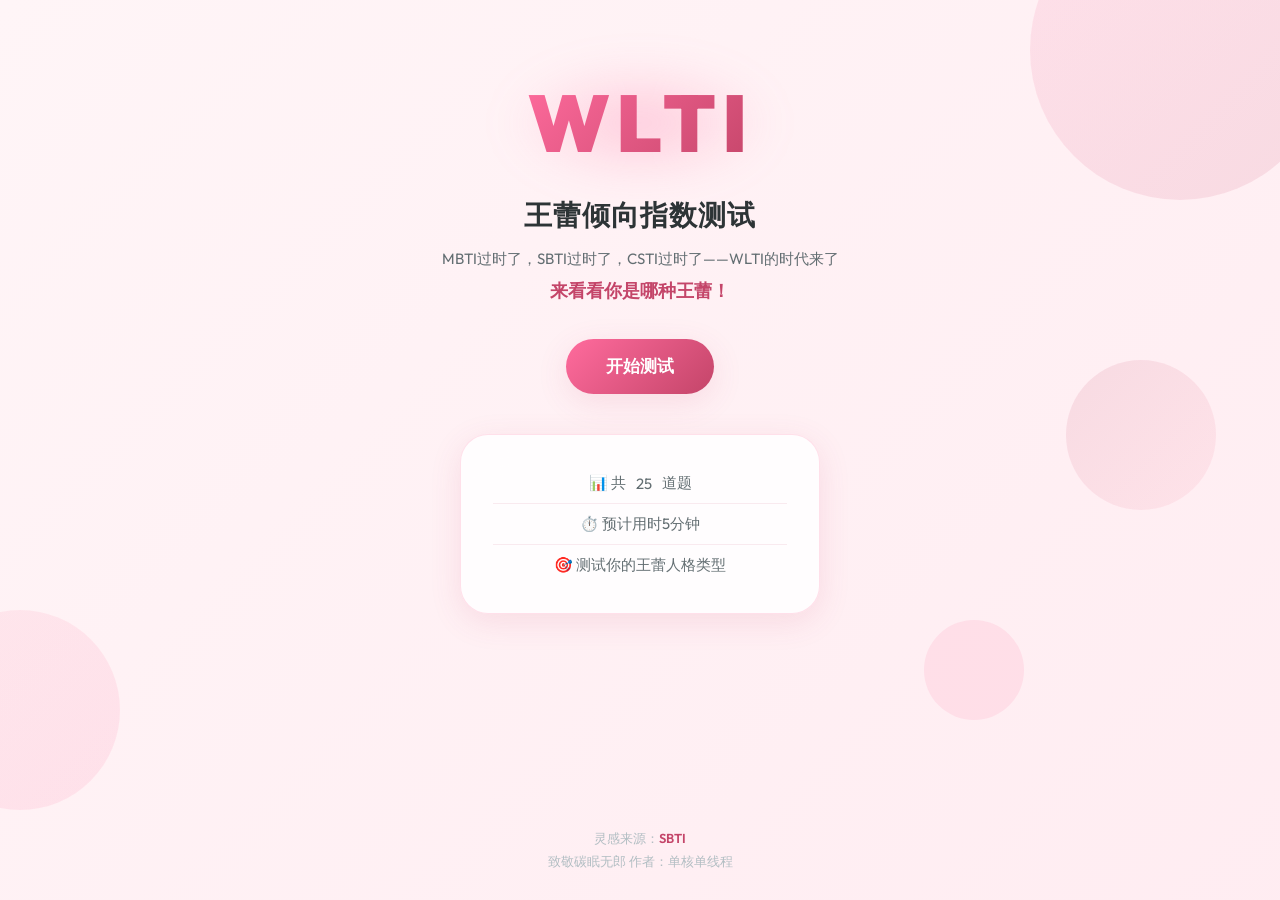
==== index.html @ c203daa1 "Initial public release of WLTI" ====
<!DOCTYPE html>
<html lang="zh-CN">
<head>
    <meta charset="UTF-8">
    <meta name="viewport" content="width=device-width, initial-scale=1.0">
    <title>WLTI - 王蕾倾向指数测试</title>
    <link rel="preconnect" href="https://fonts.googleapis.com">
    <link rel="preconnect" href="https://fonts.gstatic.com" crossorigin>
    <link href="https://fonts.googleapis.com/css2?family=Outfit:wght@400;500;600;700;800;900&display=swap" rel="stylesheet">
    <link rel="stylesheet" href="style.css">
</head>
<body>
    <div class="floating-shapes">
        <div class="shape shape-1"></div>
        <div class="shape shape-2"></div>
        <div class="shape shape-3"></div>
        <div class="shape shape-4"></div>
    </div>

    <div class="container">
        <!-- 开始页面 -->
        <div id="start-page" class="page active">
            <div class="logo-wrapper">
                <div class="logo-glow"></div>
                <div class="logo">WLTI</div>
            </div>
            <h1 class="main-title">王蕾倾向指数测试</h1>
            <p class="subtitle">MBTI过时了，SBTI过时了，CSTI过时了——WLTI的时代来了</p>
            <p class="description">来看看你是哪种王蕾！</p>
            <button class="btn-primary" onclick="startTest()">开始测试</button>
            <div class="info">
                <p>📊 共<span id="question-count">25</span>道题</p>
                <p>⏱️ 预计用时5分钟</p>
                <p>🎯 测试你的王蕾人格类型</p>
            </div>
        </div>

        <!-- 测试页面 -->
        <div id="test-page" class="page">
            <div class="progress-bar" role="progressbar" aria-label="答题进度" aria-valuemin="1" aria-valuemax="25" aria-valuenow="1">
                <div class="progress-fill" id="progress-fill"></div>
            </div>
            <div class="question-counter">
                <span id="current-question">1</span> / <span id="total-questions">25</span>
            </div>
            <div class="question-container">
                <h2 class="question-title" id="question-title"></h2>
                <div class="options" id="options" role="radiogroup" aria-labelledby="question-title"></div>
            </div>
            <div class="navigation">
                <button class="btn-secondary" id="prev-btn" onclick="prevQuestion()" disabled>上一题</button>
                <button class="btn-primary" id="next-btn" onclick="nextQuestion()" disabled>下一题</button>
            </div>
        </div>

        <!-- 结果页面 -->
        <div id="result-page" class="page">
            <div class="result-container">
                <div class="result-media">
                    <img id="result-image" class="result-image" alt="">
                </div>
                <h1 class="result-type" id="result-type"></h1>
                <p class="result-code" id="result-code"></p>
                <div class="result-dimensions" id="result-dimensions"></div>
                <div class="result-description" id="result-description"></div>
                <div class="result-traits" id="result-traits"></div>
                <div class="share-section">
                    <button class="btn-primary" onclick="shareResult()">分享结果</button>
                    <button class="btn-secondary" onclick="restartTest()">重新测试</button>
                </div>
            </div>
        </div>
    </div>

    <footer>
        <p>灵感来源：<a href="https://pingfanfan.github.io/SBTI/" target="_blank" rel="noreferrer">SBTI</a></p>
        <p>致敬碳眠无郎  作者：单核单线程</p>
    </footer>

    <script src="questions.js"></script>
    <script src="results.js"></script>
    <script src="app.js"></script>
</body>
</html>
---- style.css ----
*, *::before, *::after {
    margin: 0;
    padding: 0;
    box-sizing: border-box;
}

:root {
    --primary: #ff6b9d;
    --primary-dark: #e85a8a;
    --secondary: #c44569;
    --accent: #ff8fab;
    --bg-start: #fff5f7;
    --bg-end: #ffe4ec;
    --card-bg: rgba(255, 255, 255, 0.85);
    --card-border: rgba(255, 107, 157, 0.2);
    --text-primary: #2d3436;
    --text-secondary: #636e72;
    --text-muted: #b2bec3;
    --shadow-sm: 0 2px 8px rgba(196, 69, 105, 0.08);
    --shadow-md: 0 8px 32px rgba(196, 69, 105, 0.12);
    --shadow-lg: 0 16px 48px rgba(196, 69, 105, 0.18);
    --radius-sm: 12px;
    --radius-md: 20px;
    --radius-lg: 28px;
    --radius-full: 9999px;
}

@media (prefers-reduced-motion: reduce) {
    *, *::before, *::after {
        animation-duration: 0.01ms !important;
        animation-iteration-count: 1 !important;
        transition-duration: 0.01ms !important;
    }
}

body {
    font-family: 'Outfit', -apple-system, BlinkMacSystemFont, "Segoe UI", "PingFang SC", sans-serif;
    background: linear-gradient(135deg, var(--bg-start) 0%, var(--bg-end) 50%, var(--bg-start) 100%);
    background-size: 400% 400%;
    animation: gradientShift 15s ease infinite;
    min-height: 100vh;
    display: flex;
    flex-direction: column;
    color: var(--text-primary);
    overflow-x: hidden;
}

.preview-page {
    min-height: 100vh;
}

@keyframes gradientShift {
    0%, 100% { background-position: 0% 50%; }
    50% { background-position: 100% 50%; }
}

/* Floating decorations */
.floating-shapes {
    position: fixed;
    top: 0;
    left: 0;
    width: 100%;
    height: 100%;
    pointer-events: none;
    z-index: 0;
    overflow: hidden;
}

.shape {
    position: absolute;
    border-radius: 50%;
    opacity: 0.12;
    animation: float 20s ease-in-out infinite;
}

.shape-1 {
    width: 300px;
    height: 300px;
    background: linear-gradient(135deg, var(--primary), var(--secondary));
    top: -100px;
    right: -50px;
    animation-delay: 0s;
}

.shape-2 {
    width: 200px;
    height: 200px;
    background: linear-gradient(135deg, var(--accent), var(--primary));
    bottom: 10%;
    left: -80px;
    animation-delay: -5s;
}

.shape-3 {
    width: 150px;
    height: 150px;
    background: linear-gradient(135deg, var(--secondary), var(--accent));
    top: 40%;
    right: 5%;
    animation-delay: -10s;
}

.shape-4 {
    width: 100px;
    height: 100px;
    background: var(--primary);
    bottom: 20%;
    right: 20%;
    animation-delay: -7s;
}

@keyframes float {
    0%, 100% { transform: translateY(0) rotate(0deg); }
    33% { transform: translateY(-20px) rotate(5deg); }
    66% { transform: translateY(10px) rotate(-3deg); }
}

.container {
    position: relative;
    z-index: 1;
    flex: 1;
    max-width: 720px;
    margin: 0 auto;
    padding: 24px 20px;
    width: 100%;
}

/* Page transitions */
.page {
    display: none;
    opacity: 0;
    transform: translateY(24px);
}

.page.active {
    display: block;
    animation: pageEnter 0.5s cubic-bezier(0.16, 1, 0.3, 1) forwards;
}

.page.exit {
    animation: pageExit 0.3s ease-in forwards;
}

@keyframes pageEnter {
    from {
        opacity: 0;
        transform: translateY(24px);
    }
    to {
        opacity: 1;
        transform: translateY(0);
    }
}

@keyframes pageExit {
    from {
        opacity: 1;
        transform: translateY(0);
    }
    to {
        opacity: 0;
        transform: translateY(-16px);
    }
}

/* ===== START PAGE ===== */
#start-page {
    text-align: center;
    padding: 48px 0;
}

.logo-wrapper {
    position: relative;
    display: inline-block;
    margin-bottom: 24px;
}

.logo {
    font-size: 80px;
    font-weight: 900;
    background: linear-gradient(135deg, var(--primary) 0%, var(--secondary) 50%, var(--accent) 100%);
    background-size: 200% 200%;
    -webkit-background-clip: text;
    -webkit-text-fill-color: transparent;
    background-clip: text;
    letter-spacing: 6px;
    animation: logoShimmer 3s ease-in-out infinite;
    position: relative;
}

@keyframes logoShimmer {
    0%, 100% { background-position: 0% 50%; }
    50% { background-position: 100% 50%; }
}

.logo-glow {
    position: absolute;
    top: 50%;
    left: 50%;
    transform: translate(-50%, -50%);
    width: 120%;
    height: 120%;
    background: radial-gradient(ellipse, rgba(255, 107, 157, 0.3) 0%, transparent 70%);
    filter: blur(20px);
    z-index: -1;
}

.main-title {
    font-size: 28px;
    font-weight: 700;
    color: var(--text-primary);
    margin-bottom: 12px;
    letter-spacing: 1px;
}

.subtitle {
    font-size: 15px;
    color: var(--text-secondary);
    margin-bottom: 8px;
    line-height: 1.6;
    max-width: 480px;
    margin-left: auto;
    margin-right: auto;
}

.description {
    font-size: 18px;
    font-weight: 600;
    color: var(--secondary);
    margin-bottom: 36px;
}

/* Buttons */
.btn-primary, .btn-secondary {
    display: inline-flex;
    align-items: center;
    justify-content: center;
    padding: 16px 40px;
    font-size: 17px;
    font-weight: 600;
    font-family: inherit;
    border: none;
    border-radius: var(--radius-full);
    cursor: pointer;
    transition: all 0.3s cubic-bezier(0.16, 1, 0.3, 1);
    position: relative;
    overflow: hidden;
}

.btn-primary::before, .btn-secondary::before {
    content: '';
    position: absolute;
    top: 0;
    left: 0;
    right: 0;
    bottom: 0;
    background: linear-gradient(135deg, transparent, rgba(255, 255, 255, 0.2), transparent);
    transform: translateX(-100%);
    transition: transform 0.5s;
}

.btn-primary:hover::before, .btn-secondary:hover::before {
    transform: translateX(100%);
}

.btn-primary {
    background: linear-gradient(135deg, var(--primary), var(--secondary));
    color: white;
    box-shadow: var(--shadow-md), 0 0 0 0 rgba(255, 107, 157, 0.4);
}

.btn-primary:hover {
    transform: translateY(-3px);
    box-shadow: var(--shadow-lg), 0 0 20px rgba(255, 107, 157, 0.3);
}

.btn-primary:active {
    transform: translateY(-1px);
}

.btn-primary:disabled {
    opacity: 0.5;
    cursor: not-allowed;
    transform: none;
    box-shadow: var(--shadow-sm);
}

.btn-secondary {
    background: white;
    color: var(--secondary);
    border: 2px solid var(--primary);
    box-shadow: var(--shadow-sm);
}

.btn-secondary:hover {
    background: var(--primary);
    color: white;
    transform: translateY(-2px);
}

.btn-secondary:disabled {
    opacity: 0.4;
    cursor: not-allowed;
    transform: none;
}

.btn-primary:focus-visible, .btn-secondary:focus-visible {
    outline: 3px solid rgba(196, 69, 105, 0.28);
    outline-offset: 3px;
}

/* Info card */
.info {
    background: var(--card-bg);
    backdrop-filter: blur(20px);
    -webkit-backdrop-filter: blur(20px);
    border: 1px solid var(--card-border);
    border-radius: var(--radius-lg);
    padding: 28px 32px;
    margin: 40px auto;
    max-width: 360px;
    box-shadow: var(--shadow-md);
}

.info p {
    display: flex;
    align-items: center;
    justify-content: center;
    gap: 10px;
    padding: 10px 0;
    font-size: 15px;
    color: var(--text-secondary);
}

.info p:not(:last-child) {
    border-bottom: 1px solid rgba(196, 69, 105, 0.1);
}

/* ===== TEST PAGE ===== */
.progress-bar {
    width: 100%;
    height: 6px;
    background: rgba(255, 107, 157, 0.15);
    border-radius: var(--radius-full);
    overflow: hidden;
    margin-bottom: 20px;
}

.progress-fill {
    height: 100%;
    background: linear-gradient(90deg, var(--primary), var(--secondary));
    border-radius: var(--radius-full);
    transition: width 0.4s cubic-bezier(0.16, 1, 0.3, 1);
    position: relative;
}

.progress-fill::after {
    content: '';
    position: absolute;
    top: 0;
    left: 0;
    right: 0;
    bottom: 0;
    background: linear-gradient(90deg, transparent, rgba(255, 255, 255, 0.4), transparent);
    animation: progressShine 2s infinite;
}

@keyframes progressShine {
    0% { transform: translateX(-100%); }
    100% { transform: translateX(100%); }
}

.question-counter {
    text-align: center;
    font-size: 14px;
    color: var(--text-muted);
    font-weight: 500;
    margin-bottom: 24px;
}

.question-counter span {
    color: var(--secondary);
    font-weight: 700;
    font-size: 16px;
}

.question-container {
    background: var(--card-bg);
    backdrop-filter: blur(24px);
    -webkit-backdrop-filter: blur(24px);
    border: 1px solid var(--card-border);
    border-radius: var(--radius-lg);
    padding: 36px 32px;
    box-shadow: var(--shadow-lg);
    margin-bottom: 24px;
    min-height: 380px;
}

.question-title {
    font-size: 20px;
    font-weight: 600;
    color: var(--text-primary);
    line-height: 1.6;
    margin-bottom: 28px;
}

.options {
    display: flex;
    flex-direction: column;
    gap: 12px;
}

.option {
    display: flex;
    align-items: flex-start;
    gap: 14px;
    background: rgba(255, 255, 255, 0.6);
    border: 2px solid transparent;
    border-radius: var(--radius-md);
    padding: 18px 20px;
    cursor: pointer;
    transition: all 0.25s cubic-bezier(0.16, 1, 0.3, 1);
    font-size: 15px;
    text-align: left;
    color: var(--text-secondary);
    position: relative;
    overflow: hidden;
}

.option-input {
    position: absolute;
    inset: 0;
    opacity: 0;
    cursor: pointer;
}

.option-text {
    position: relative;
    display: block;
    width: 100%;
    line-height: 1.6;
}

.option::before {
    content: '';
    position: absolute;
    top: 0;
    left: 0;
    width: 4px;
    height: 100%;
    background: var(--primary);
    transform: scaleY(0);
    transition: transform 0.25s cubic-bezier(0.16, 1, 0.3, 1);
}

.option:hover {
    background: white;
    border-color: var(--primary);
    transform: translateX(6px);
    color: var(--text-primary);
}

.option:focus-within {
    background: white;
    border-color: var(--secondary);
    color: var(--text-primary);
    box-shadow: 0 0 0 4px rgba(255, 107, 157, 0.15);
    transform: translateX(6px);
}

.option:hover::before {
    transform: scaleY(1);
}

.option.selected {
    background: linear-gradient(135deg, rgba(255, 107, 157, 0.12), rgba(196, 69, 105, 0.08));
    border-color: var(--secondary);
    color: var(--text-primary);
    font-weight: 500;
    transform: translateX(6px);
}

.option.selected::before {
    transform: scaleY(1);
    background: var(--secondary);
}

/* Selection animation */
@keyframes selectPulse {
    0% { box-shadow: 0 0 0 0 rgba(196, 69, 105, 0.4); }
    70% { box-shadow: 0 0 0 10px rgba(196, 69, 105, 0); }
    100% { box-shadow: 0 0 0 0 rgba(196, 69, 105, 0); }
}

.option.selected {
    animation: selectPulse 0.4s ease-out;
}

.navigation {
    display: flex;
    gap: 16px;
}

.navigation button {
    flex: 1;
    padding: 14px 24px;
}

/* ===== RESULT PAGE ===== */
.result-container {
    background: var(--card-bg);
    backdrop-filter: blur(24px);
    -webkit-backdrop-filter: blur(24px);
    border: 1px solid var(--card-border);
    border-radius: var(--radius-lg);
    padding: 48px 36px;
    box-shadow: var(--shadow-lg);
    text-align: center;
}

.result-media {
    width: min(100%, 320px);
    margin: 0 auto 24px;
    aspect-ratio: 1 / 1;
    border-radius: var(--radius-lg);
    overflow: hidden;
    background: linear-gradient(180deg, rgba(255, 255, 255, 0.9), rgba(255, 245, 247, 0.95));
    border: 1px solid rgba(255, 107, 157, 0.14);
    box-shadow: var(--shadow-md);
}

.result-image {
    display: block;
    width: 100%;
    height: 100%;
    object-fit: cover;
}

.preview-container {
    max-width: 1280px;
}

.preview-shell {
    display: grid;
    grid-template-columns: minmax(260px, 320px) minmax(0, 1fr);
    gap: 28px;
    align-items: start;
}

.preview-sidebar {
    position: sticky;
    top: 24px;
    background: var(--card-bg);
    backdrop-filter: blur(20px);
    -webkit-backdrop-filter: blur(20px);
    border: 1px solid var(--card-border);
    border-radius: var(--radius-lg);
    padding: 24px;
    box-shadow: var(--shadow-md);
}

.preview-link {
    display: inline-flex;
    align-items: center;
    margin-bottom: 12px;
    color: var(--secondary);
    text-decoration: none;
    font-size: 14px;
    font-weight: 600;
}

.preview-title {
    font-size: 28px;
    margin-bottom: 10px;
}

.preview-hint {
    color: var(--text-secondary);
    line-height: 1.7;
    font-size: 14px;
    margin-bottom: 18px;
}

.preview-toggle-group {
    display: inline-flex;
    padding: 4px;
    border-radius: var(--radius-full);
    background: rgba(255, 107, 157, 0.1);
    margin-bottom: 18px;
}

.preview-toggle {
    border: none;
    background: transparent;
    color: var(--text-secondary);
    padding: 10px 18px;
    border-radius: var(--radius-full);
    font: inherit;
    font-size: 14px;
    font-weight: 600;
    cursor: pointer;
    transition: all 0.2s ease;
}

.preview-toggle.is-active {
    background: linear-gradient(135deg, var(--primary), var(--secondary));
    color: white;
    box-shadow: var(--shadow-sm);
}

.preview-controls {
    display: grid;
    grid-template-columns: repeat(2, minmax(0, 1fr));
    gap: 10px;
}

.preview-chip {
    border: 1px solid rgba(255, 107, 157, 0.18);
    background: rgba(255, 255, 255, 0.82);
    color: var(--text-primary);
    padding: 12px 14px;
    border-radius: var(--radius-md);
    font: inherit;
    font-size: 14px;
    font-weight: 600;
    cursor: pointer;
    transition: all 0.2s ease;
}

.preview-chip:hover, .preview-chip.is-active {
    border-color: var(--secondary);
    background: linear-gradient(135deg, rgba(255, 107, 157, 0.14), rgba(196, 69, 105, 0.1));
    transform: translateY(-1px);
}

.preview-main {
    min-width: 0;
}

.preview-stage {
    width: 100%;
    margin: 0 auto;
    transition: max-width 0.25s ease;
}

.preview-stage[data-preview-mode="desktop"] {
    max-width: 760px;
}

.preview-stage[data-preview-mode="mobile"] {
    max-width: 390px;
}

.result-type {
    font-size: 42px;
    font-weight: 900;
    background: linear-gradient(135deg, var(--primary), var(--secondary));
    -webkit-background-clip: text;
    -webkit-text-fill-color: transparent;
    background-clip: text;
    margin-bottom: 32px;
    letter-spacing: 2px;
}

.result-code {
    margin-top: -18px;
    margin-bottom: 24px;
    color: var(--text-muted);
    font-size: 13px;
    letter-spacing: 1px;
}

.result-dimensions {
    display: grid;
    grid-template-columns: repeat(5, 1fr);
    gap: 12px;
    margin-bottom: 32px;
}

.dimension {
    background: linear-gradient(180deg, rgba(255, 107, 157, 0.08), rgba(255, 107, 157, 0.02));
    border: 1px solid rgba(255, 107, 157, 0.15);
    border-radius: var(--radius-md);
    padding: 16px 8px;
}

.dimension-label {
    font-size: 12px;
    color: var(--text-muted);
    margin-bottom: 8px;
}

.dimension-bar {
    width: 100%;
    height: 4px;
    background: rgba(255, 107, 157, 0.15);
    border-radius: var(--radius-full);
    margin-bottom: 8px;
    overflow: hidden;
}

.dimension-fill {
    height: 100%;
    border-radius: var(--radius-full);
    transition: width 0.8s cubic-bezier(0.16, 1, 0.3, 1);
}

.dimension-fill.low { background: #74b9ff; width: 33%; }
.dimension-fill.mid { background: #fdcb6e; width: 66%; }
.dimension-fill.high { background: var(--primary); width: 100%; }

.dimension-value {
    font-size: 14px;
    font-weight: 700;
    color: var(--secondary);
}

.result-description {
    background: rgba(255, 255, 255, 0.5);
    border-radius: var(--radius-md);
    padding: 24px;
    margin-bottom: 24px;
    text-align: left;
}

.result-description h3 {
    color: var(--secondary);
    font-size: 16px;
    font-weight: 600;
    margin-bottom: 12px;
}

.result-description p {
    line-height: 1.8;
    color: var(--text-secondary);
    font-size: 14px;
}

.result-note {
    margin-top: 16px;
    padding-top: 16px;
    border-top: 1px solid rgba(196, 69, 105, 0.12);
    color: var(--text-primary) !important;
}

.result-quote {
    font-style: italic;
    color: var(--primary) !important;
    margin-top: 16px !important;
    padding-left: 16px;
    border-left: 3px solid var(--primary);
}

.result-traits {
    display: flex;
    flex-wrap: wrap;
    gap: 8px;
    justify-content: center;
    margin-bottom: 32px;
}

.trait-tag {
    background: linear-gradient(135deg, var(--primary), var(--secondary));
    color: white;
    padding: 8px 16px;
    border-radius: var(--radius-full);
    font-size: 13px;
    font-weight: 600;
    box-shadow: var(--shadow-sm);
}

.share-section {
    display: flex;
    gap: 12px;
    justify-content: center;
    flex-wrap: wrap;
    margin-top: 0;
}

/* ===== FOOTER ===== */
footer {
    text-align: center;
    padding: 24px;
    color: var(--text-muted);
    font-size: 13px;
    position: relative;
    z-index: 1;
}

footer a {
    color: var(--secondary);
    text-decoration: none;
    font-weight: 600;
    transition: color 0.2s;
}

footer a:hover {
    color: var(--primary);
}

footer a:focus-visible {
    outline: 2px solid rgba(196, 69, 105, 0.3);
    outline-offset: 3px;
    border-radius: 6px;
}

footer p {
    margin: 5px 0;
}

/* ===== RESPONSIVE ===== */
@media (max-width: 640px) {
    .preview-shell {
        grid-template-columns: 1fr;
    }
    .preview-sidebar {
        position: static;
        top: auto;
    }
    .preview-controls {
        grid-template-columns: repeat(2, minmax(0, 1fr));
    }
    .preview-stage[data-preview-mode="desktop"],
    .preview-stage[data-preview-mode="mobile"] {
        max-width: 100%;
    }
    .logo { font-size: 56px; letter-spacing: 4px; }
    .main-title { font-size: 22px; }
    .subtitle { font-size: 14px; }
    .description { font-size: 16px; }
    .question-container { padding: 28px 24px; min-height: auto; }
    .question-title { font-size: 18px; }
    .option { padding: 16px; font-size: 14px; }
    .result-container { padding: 32px 24px; }
    .result-media { width: min(100%, 280px); }
    .result-type { font-size: 32px; }
    .result-dimensions { grid-template-columns: repeat(3, 1fr); }
    .result-dimensions .dimension:nth-child(4),
    .result-dimensions .dimension:nth-child(5) {
        grid-column: span 1;
    }
    .navigation { flex-direction: column; }
    .navigation button { width: 100%; }
    .info { padding: 24px; margin: 32px auto; }
}

@media (max-width: 380px) {
    .preview-controls {
        grid-template-columns: 1fr;
    }
    .result-dimensions { grid-template-columns: repeat(2, 1fr); gap: 8px; }
    .result-dimensions .dimension:last-child {
        grid-column: span 2;
    }
}
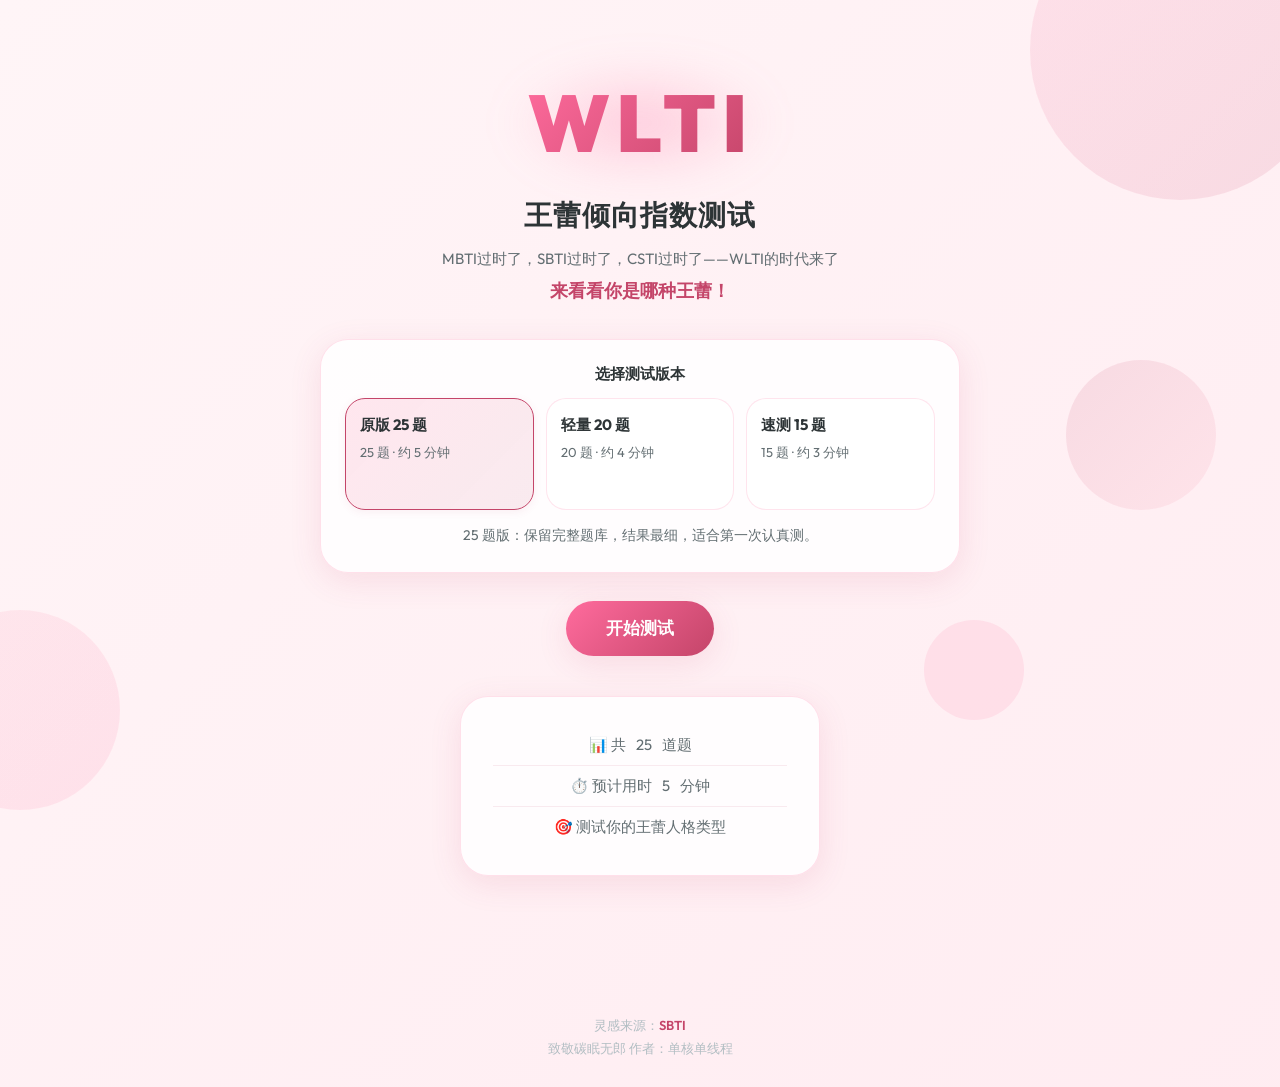
==== commit 2f9d2471: "Add balanced quiz variants and deployment tooling" ====
--- a/index.html
+++ b/index.html
@@ -27,10 +27,15 @@
             <h1 class="main-title">王蕾倾向指数测试</h1>
             <p class="subtitle">MBTI过时了，SBTI过时了，CSTI过时了——WLTI的时代来了</p>
             <p class="description">来看看你是哪种王蕾！</p>
+            <div class="variant-selector">
+                <p class="variant-selector-title">选择测试版本</p>
+                <div class="variant-grid" id="quiz-variants" role="radiogroup" aria-label="测试版本"></div>
+                <p class="variant-caption" id="variant-caption"></p>
+            </div>
             <button class="btn-primary" onclick="startTest()">开始测试</button>
             <div class="info">
                 <p>📊 共<span id="question-count">25</span>道题</p>
-                <p>⏱️ 预计用时5分钟</p>
+                <p>⏱️ 预计用时<span id="estimated-minutes">5</span>分钟</p>
                 <p>🎯 测试你的王蕾人格类型</p>
             </div>
         </div>
@@ -78,6 +83,7 @@
     </footer>
 
     <script src="questions.js"></script>
+    <script src="quiz-variants.js"></script>
     <script src="results.js"></script>
     <script src="app.js"></script>
 </body>
--- a/style.css
+++ b/style.css
@@ -230,6 +230,82 @@
     margin-bottom: 36px;
 }
 
+.variant-selector {
+    background: var(--card-bg);
+    backdrop-filter: blur(20px);
+    -webkit-backdrop-filter: blur(20px);
+    border: 1px solid var(--card-border);
+    border-radius: var(--radius-lg);
+    padding: 24px;
+    margin: 0 auto 28px;
+    max-width: 640px;
+    box-shadow: var(--shadow-md);
+}
+
+.variant-selector-title {
+    font-size: 15px;
+    font-weight: 700;
+    color: var(--text-primary);
+    margin-bottom: 14px;
+}
+
+.variant-grid {
+    display: grid;
+    grid-template-columns: repeat(3, minmax(0, 1fr));
+    gap: 12px;
+}
+
+.variant-card {
+    border: 1px solid rgba(255, 107, 157, 0.18);
+    background: rgba(255, 255, 255, 0.8);
+    border-radius: var(--radius-md);
+    padding: 16px 14px;
+    text-align: left;
+    font: inherit;
+    color: var(--text-primary);
+    cursor: pointer;
+    transition: all 0.25s cubic-bezier(0.16, 1, 0.3, 1);
+    display: flex;
+    flex-direction: column;
+    gap: 8px;
+    min-height: 112px;
+}
+
+.variant-card:hover {
+    transform: translateY(-2px);
+    border-color: var(--primary);
+    box-shadow: var(--shadow-sm);
+}
+
+.variant-card.is-active {
+    background: linear-gradient(135deg, rgba(255, 107, 157, 0.16), rgba(196, 69, 105, 0.1));
+    border-color: var(--secondary);
+    box-shadow: var(--shadow-sm);
+}
+
+.variant-card:focus-visible {
+    outline: 3px solid rgba(196, 69, 105, 0.22);
+    outline-offset: 3px;
+}
+
+.variant-card-label {
+    font-size: 15px;
+    font-weight: 700;
+}
+
+.variant-card-meta {
+    color: var(--text-secondary);
+    font-size: 13px;
+    line-height: 1.5;
+}
+
+.variant-caption {
+    margin-top: 14px;
+    font-size: 14px;
+    color: var(--text-secondary);
+    line-height: 1.7;
+}
+
 /* Buttons */
 .btn-primary, .btn-secondary {
     display: inline-flex;
@@ -828,6 +904,8 @@
     .main-title { font-size: 22px; }
     .subtitle { font-size: 14px; }
     .description { font-size: 16px; }
+    .variant-grid { grid-template-columns: 1fr; }
+    .variant-card { min-height: auto; }
     .question-container { padding: 28px 24px; min-height: auto; }
     .question-title { font-size: 18px; }
     .option { padding: 16px; font-size: 14px; }
